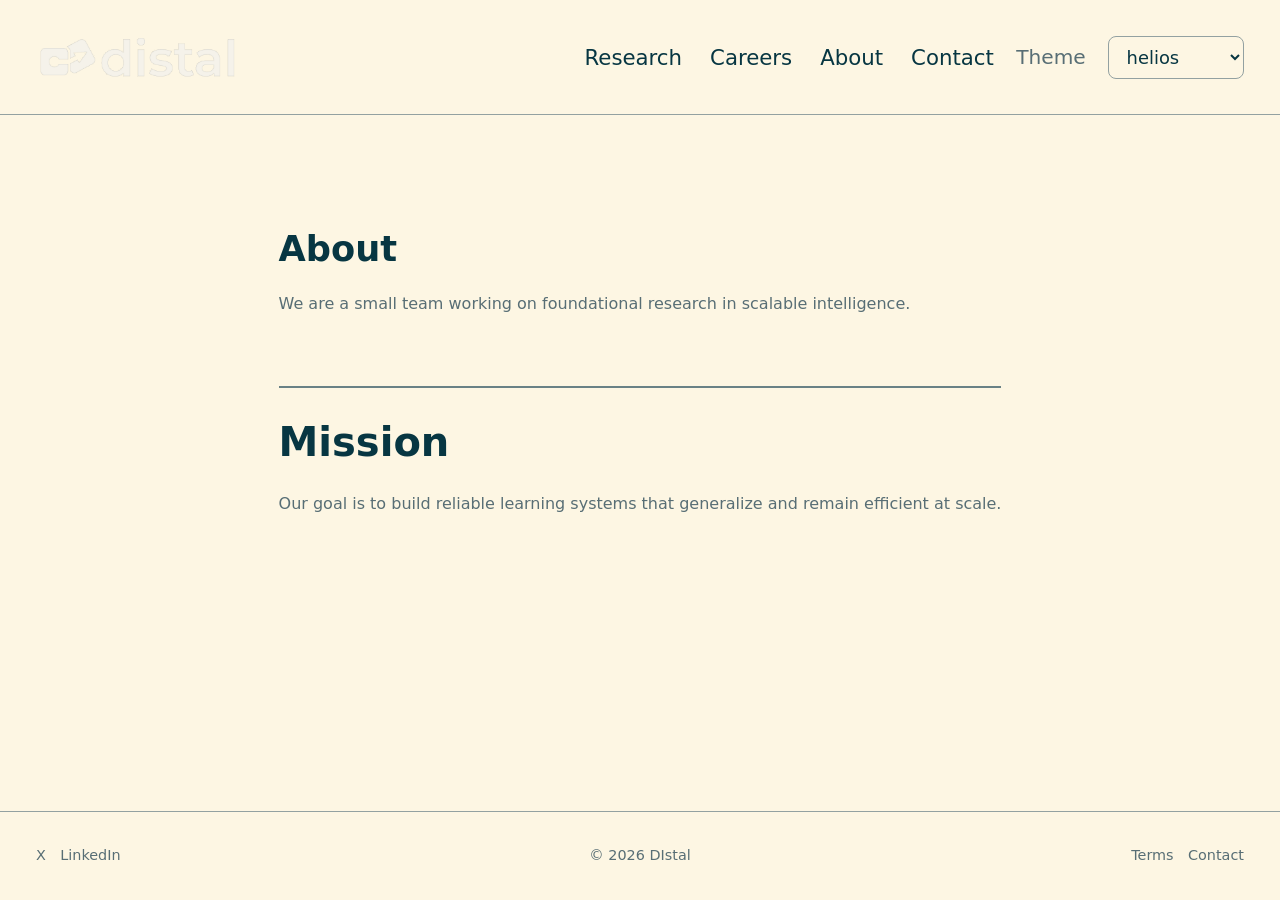
==== public/about.html @ c5dc08c7 "Ready to populate" ====
<!doctype html>
<html lang="en">
<head>
  <meta charset="utf-8" />
  <meta name="viewport" content="width=device-width, initial-scale=1" />

  <title>About | Your Lab Name</title>
  <meta name="description" content="About Your Lab Name." />

  <meta property="og:title" content="About | Your Lab Name" />
  <meta property="og:description" content="About Your Lab Name." />
  <meta property="og:type" content="website" />
  <link rel="icon" type="image/png" href="/assets/img/logo.png" />

  <link id="theme-css" rel="stylesheet" href="/assets/css/helios.css" />
</head>

<body class="page page-about">
  <div id="progress" class="progress" aria-hidden="true"></div>
  <a class="skip-link" href="#content">Skip to content</a>

  <header class="site-header">
    <nav class="nav" aria-label="Primary">
      <a class="brand" href="./index.html" aria-label="Home">
        <img class="brand-logo" src="/assets/img/name_logo.png" alt="Your Lab Name" />
      </a>

      <button class="nav-toggle" type="button" aria-expanded="false" aria-label="Toggle menu">
        <span class="nav-toggle-icon" aria-hidden="true"></span>
      </button>

      <div class="nav-actions">
        <div class="nav-links">
          <a href="./research.html">Research</a>
          <a href="./careers.html">Careers</a>
          <a href="./about.html" aria-current="page">About</a>
          <a href="./contact.html">Contact</a>
        </div>

        <label class="theme-label" for="theme-select">Theme</label>
        <select id="theme-select" class="theme-select" aria-label="Select theme">
          <option value="retro">retro</option>
          <option value="modern">modern</option>
          <option value="terminal">terminal</option>
          <option value="academic">academic</option>
          <option value="brutalist">brutalist</option>
          <option value="noir">noir</option>
          <option value="helios">helios</option>
          <option value="nord">nord</option>
        </select>
      </div>
    </nav>
  </header>

  <main id="content" class="container">
    <header class="page-head section">
      <h1 class="page-title">About</h1>
      <p class="page-lede">
        We are a small team working on foundational research in scalable intelligence.
      </p>
    </header>

    <section class="section" aria-labelledby="mission">
      <h2 id="mission">Mission</h2>
      <p>
        Our goal is to build reliable learning systems that generalize and remain efficient at scale.
      </p>
    </section>
  </main>

  <footer class="site-footer">
    <div class="container footer-inner">
      <div class="footer-left">
        <a href="https://x.com" target="_blank" rel="noopener noreferrer">X</a>
        <a href="https://www.linkedin.com" target="_blank" rel="noopener noreferrer">LinkedIn</a>
      </div>
      <div class="footer-center">© 2026 DIstal</div>
      <div class="footer-right">
        <a href="#">Terms</a>
        <a href="./contact.html">Contact</a>
      </div>
    </div>
  </footer>

  <script src="/assets/js/main.js" defer></script>
</body>
</html>
---- assets/css/helios.css ----
@import url("./themes/helios/tokens.css");
@import url("./core/base.css");
@import url("./core/layout.css");
@import url("./core/components.css");
@import url("./themes/helios/override.css");
@import url("./pages/home.css");
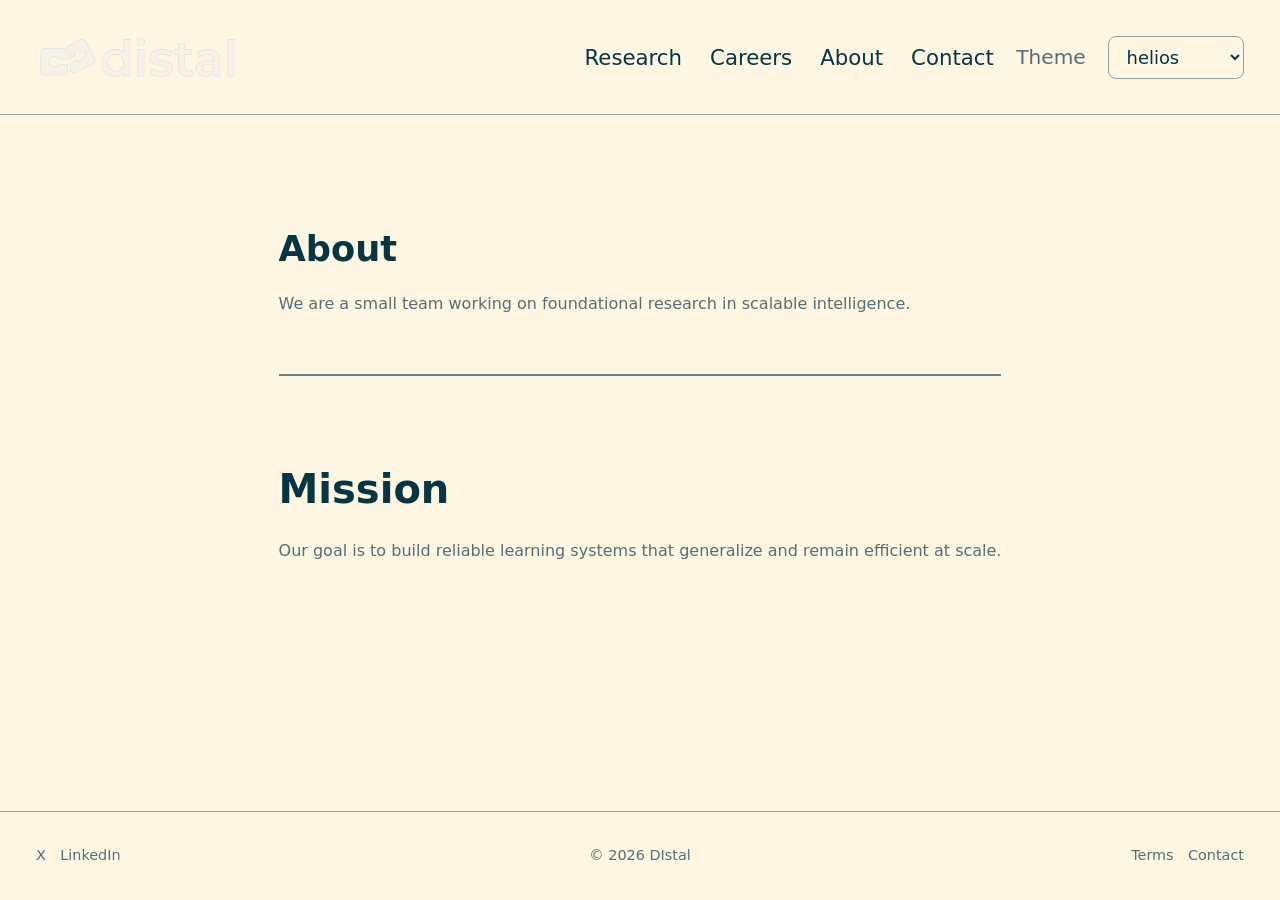
==== commit 1885cc1a: "Fixed animation frame, kicker padding" ====
--- a/public/about.html
+++ b/public/about.html
@@ -81,7 +81,14 @@
       </div>
     </div>
   </footer>
-
+  <script src="/assets/js/core/runtime.js" defer></script>
+  <script src="/assets/js/features/theme.js" defer></script>
+  <script src="/assets/js/features/nav.js" defer></script>
+  <script src="/assets/js/features/progress.js" defer></script>
+  <script src="/assets/js/features/sections.js" defer></script>
+  <script src="/assets/js/features/ascii-static.js" defer></script>
+  <script src="/assets/js/features/ascii-inline.js" defer></script>
+  <script src="/assets/js/features/ascii-player.js" defer></script>
   <script src="/assets/js/main.js" defer></script>
 </body>
 </html>
